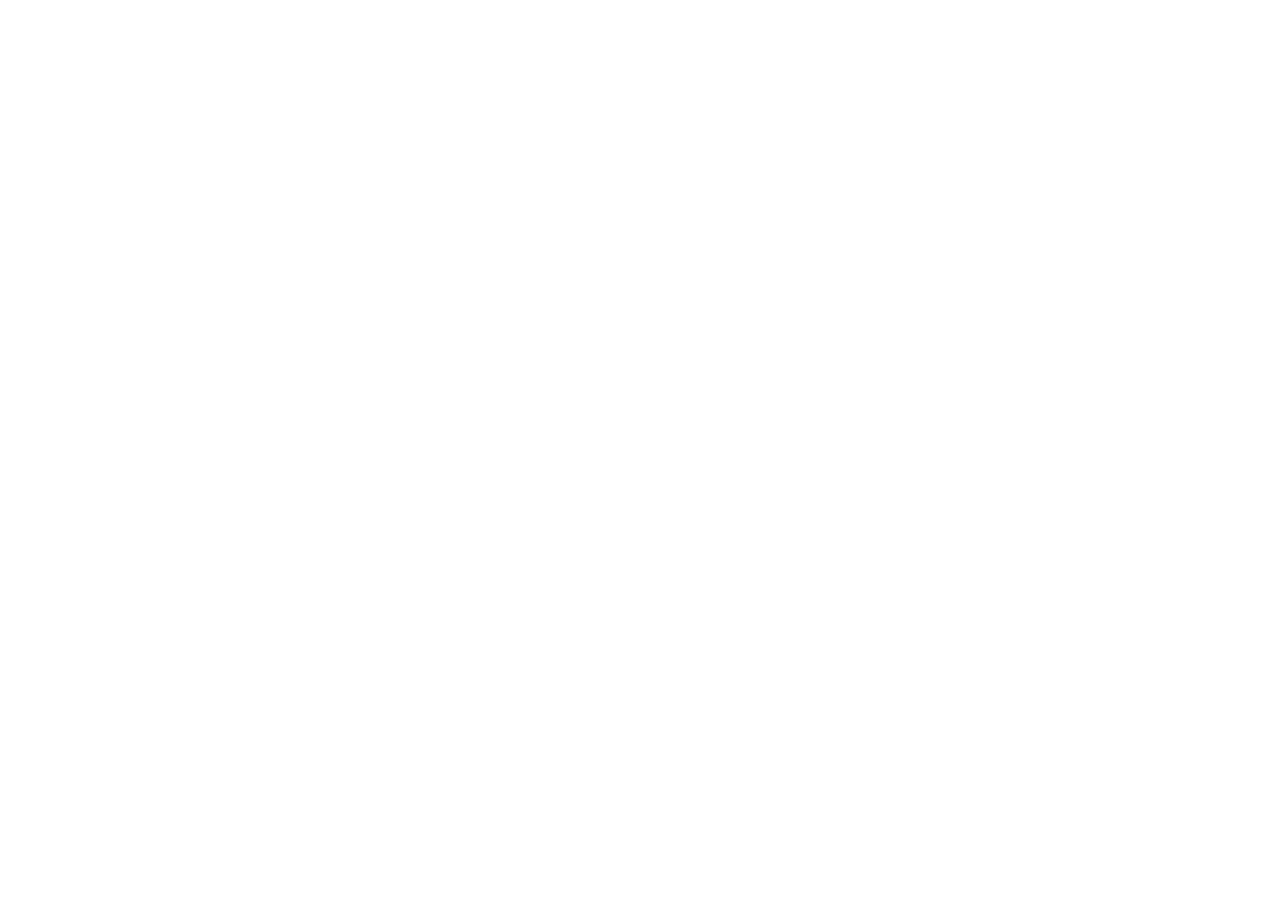
==== index.html @ ef70628d "commit inicial" ====
<!DOCTYPE html>
<html lang="pt-br">

<head>
  <meta charset="UTF-8">
  <meta http-equiv="X-UA-Compatible" content="IE=edge">
  <meta name="description" content="Bicicletas elétricas de alta precisão e qualidade, feitas sob medida para o cliente. Explore o mundo na sua velocidade com a Bikcraft.">
  <meta name="viewport" content="width=device-width, initial-scale=1.0">
  <link rel="stylesheet" href="./css/style.css">
  <title>Bikcraft - Bicicletas Elétricas</title>
</head>

<body>

</body>

</html>
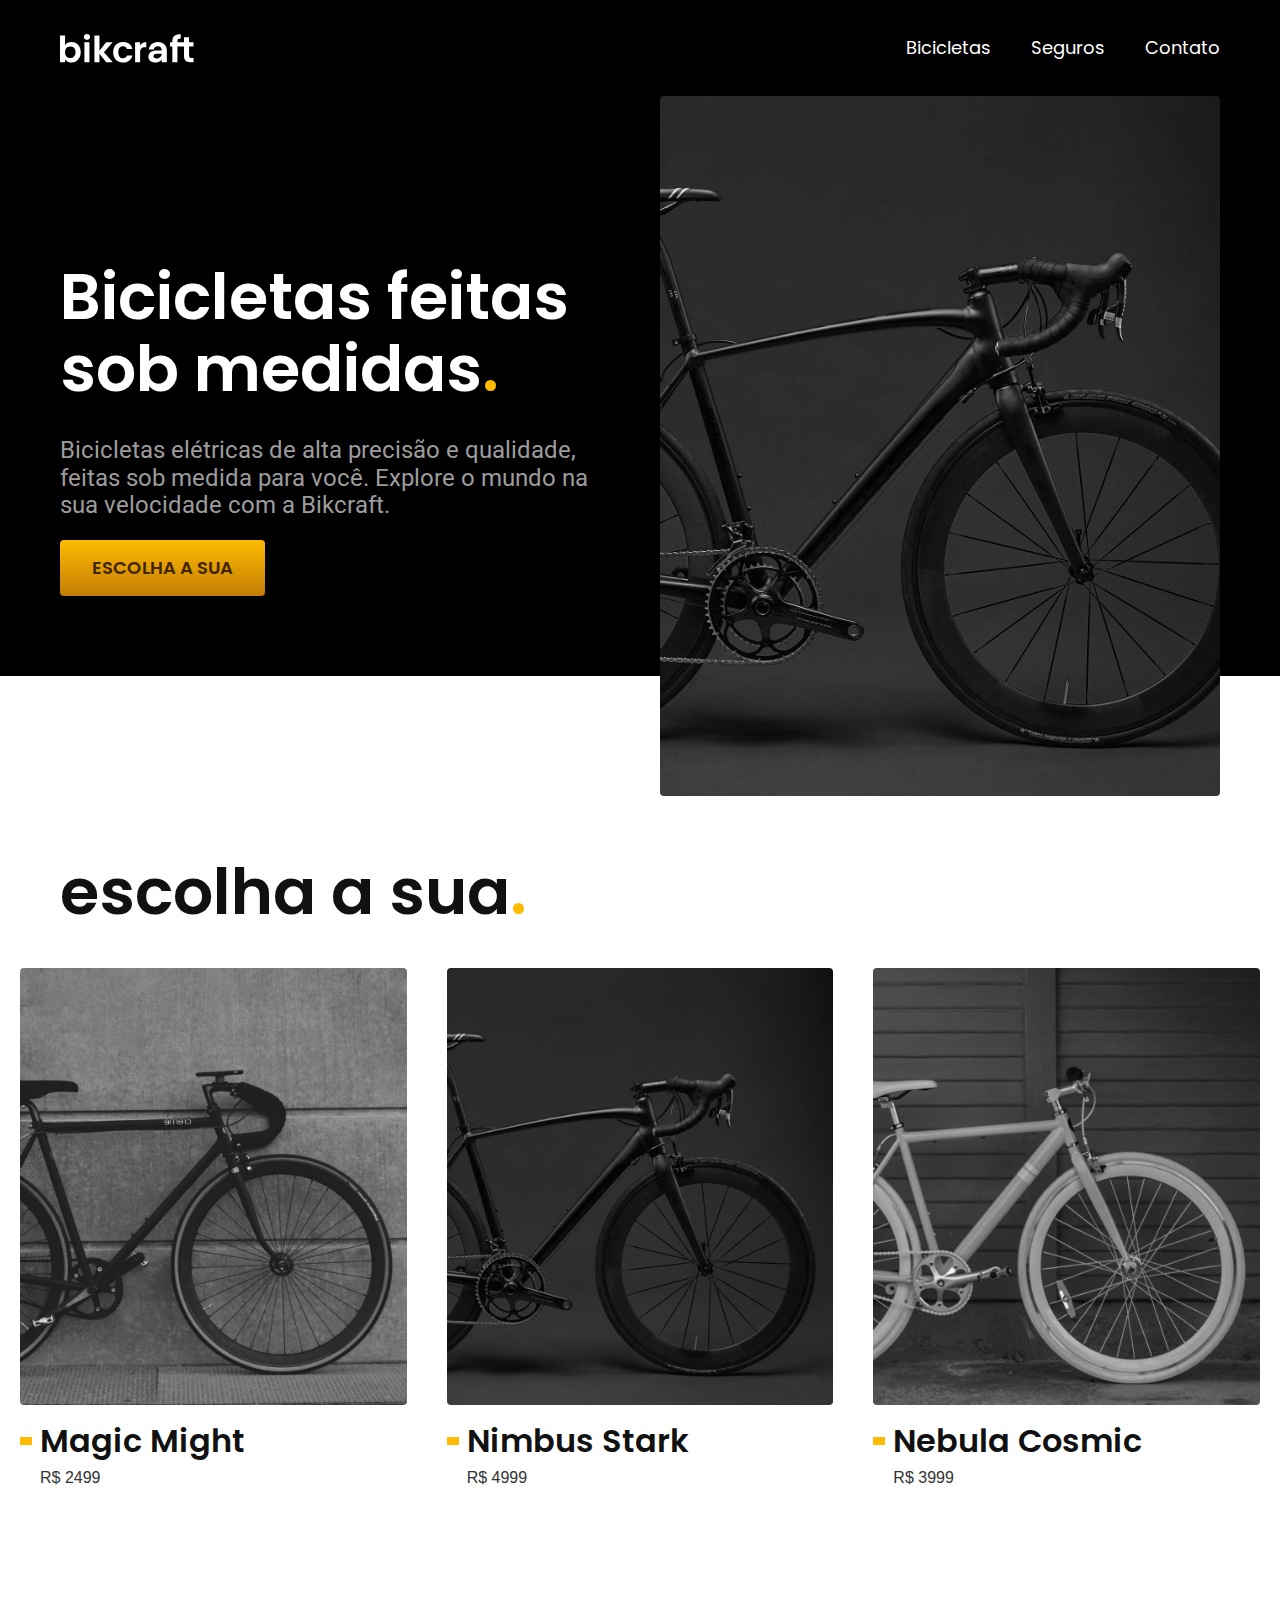
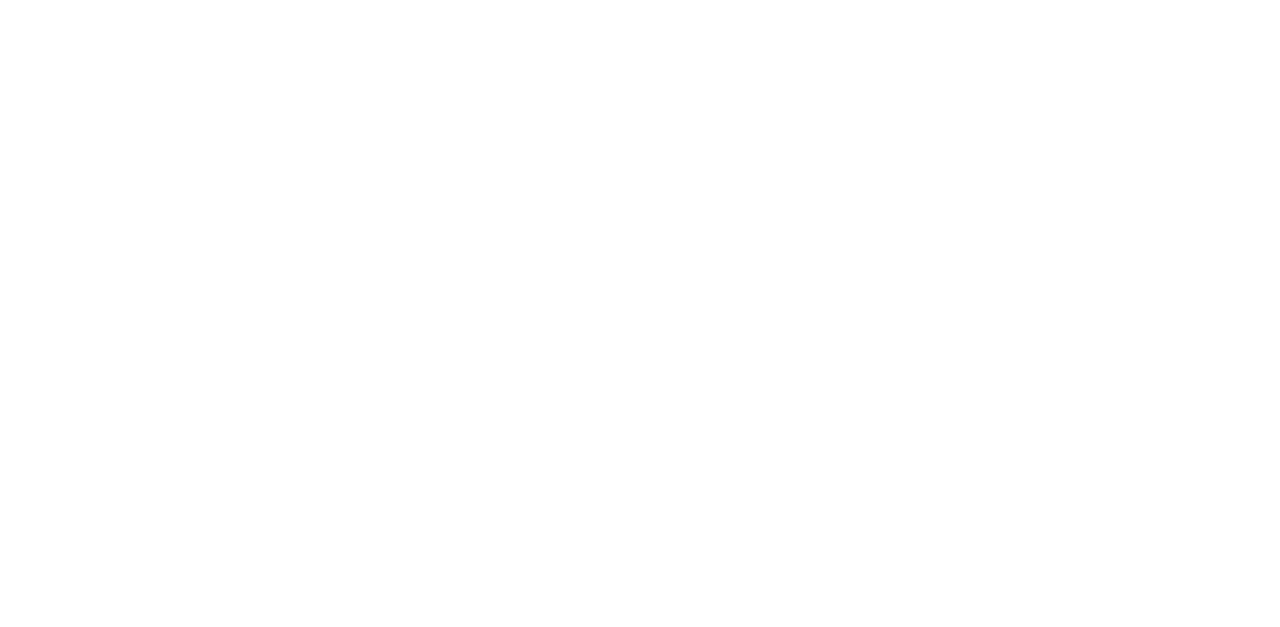
==== commit 369d0eaf: "lista de bicicletas" ====
--- a/index.html
+++ b/index.html
@@ -8,10 +8,66 @@
   <meta name="viewport" content="width=device-width, initial-scale=1.0">
   <link rel="stylesheet" href="./css/style.css">
   <title>Bikcraft - Bicicletas Elétricas</title>
+  <link rel="preconnect" href="https://fonts.googleapis.com">
+  <link rel="preconnect" href="https://fonts.gstatic.com" crossorigin>
+  <link href="https://fonts.googleapis.com/css2?family=Fira+Sans:wght@700&family=Poppins:wght@400;600&family=Roboto:wght@400;500&display=swap" rel="stylesheet">
 </head>
 
 <body>
 
+  <header class="header-bg">
+    <div class="header">
+      <a href="./"><img src="./img/bikcraft.svg" alt="Bikcraft"></a>
+      <nav aria-label="primaria">
+        <ul class="header-menu font-1-m cor-0">
+          <li><a href="./bicicletas.html">Bicicletas</a></li>
+          <li><a href="./seguros.html">Seguros</a></li>
+          <li><a href="./contato">Contato</a></li>
+        </ul>
+      </nav>
+    </div>
+  </header>
+
+  <main class="introducao-bg cor-0">
+    <div class="introducao">
+      <div class="introducao-conteudo">
+        <h1 class="font-1-xxl">Bicicletas feitas sob medidas<span class="cor-p1">.</span></h1>
+        <p class="font-2-l cor-4">Bicicletas elétricas de alta precisão e qualidade, feitas sob medida para você. Explore o mundo na sua velocidade com a Bikcraft.</p>
+        <a class="botao" href="./bicicletas">Escolha a sua</a>
+      </div>
+      <div>
+        <img src="./img/fotos/introducao.jpg" alt="Bicicleta elétrica preta">
+      </div>
+    </div>
+  </main>
+
+  <article class="bicicletas-lista">
+    <h2 class="font-1-xxl">escolha a sua<span class="cor-p1">.</span></h2>
+    <ul>
+      <li>
+        <a href="./bicicletas/magic.html">
+          <img src="./img/bicicletas/magic-home.jpg" alt="Bicicleta preta">
+          <h3 class="font-1-xl">Magic Might</h3>
+          <span class="font-2-m cor-8">R$ 2499</span>
+        </a>
+      </li>
+      <li>
+        <a href="./bicicletas/nimbus.html">
+          <img src="./img/bicicletas/nimbus-home.jpg" alt="Bicicleta preta">
+          <h3 class="font-1-xl">Nimbus Stark</h3>
+          <span class="font-2-m cor-8">R$ 4999</span>
+        </a>
+      </li>
+      <li>
+        <a href="./bicicletas/nebula.html">
+          <img src="./img/bicicletas/nebula-home.jpg" alt="Bicicleta preta">
+          <h3 class="font-1-xl">Nebula Cosmic</h3>
+          <span class="font-2-m cor-8">R$ 3999</span>
+        </a>
+      </li>
+    </ul>
+  </article>
+
 </body>
 
 </html>--- a/css/style.css
+++ b/css/style.css
@@ -0,0 +1,7 @@
+@import "./global/globa.css";
+@import "./utilidades/tipografica.css";
+@import "./utilidades/cores.css";
+@import "./global/header.css";
+@import "./home/home.css";
+@import "./utilidades/componentes.css";
+@import "./bicicletas/bicicletas-lista.css";
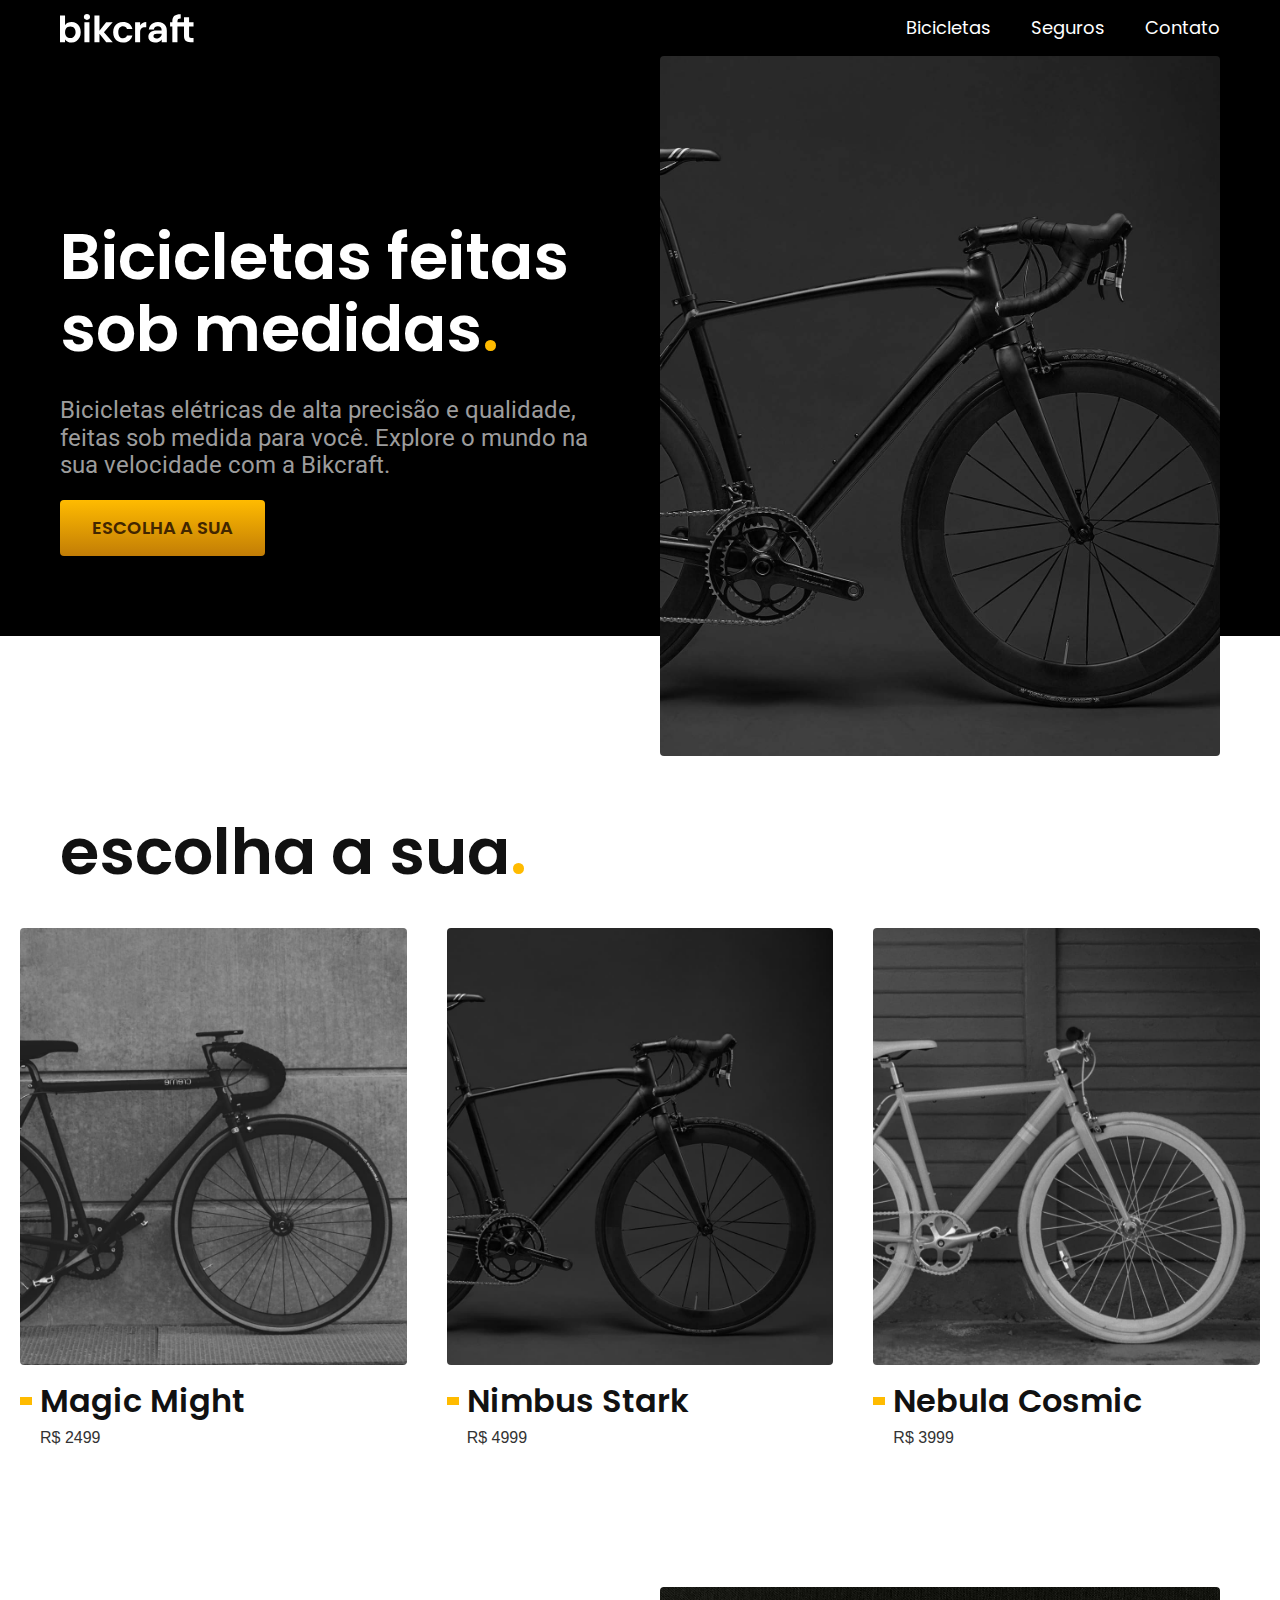
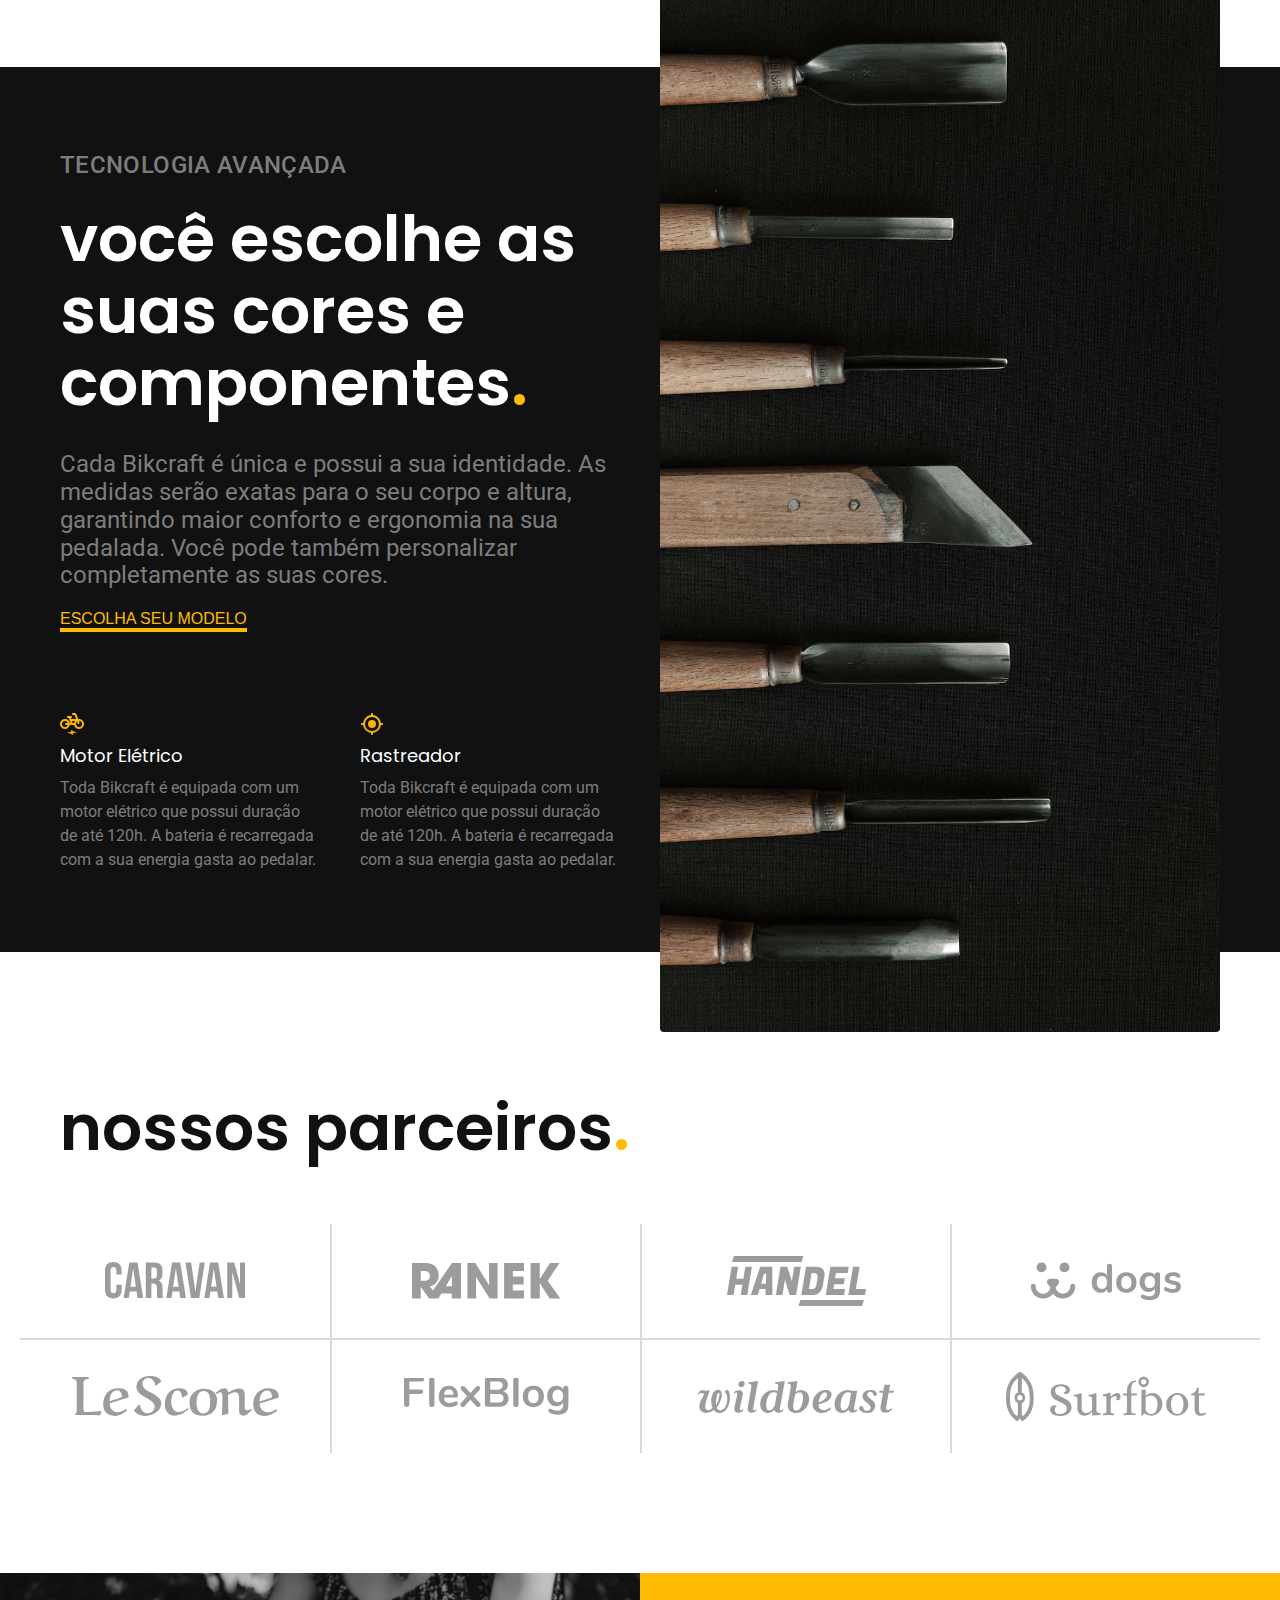
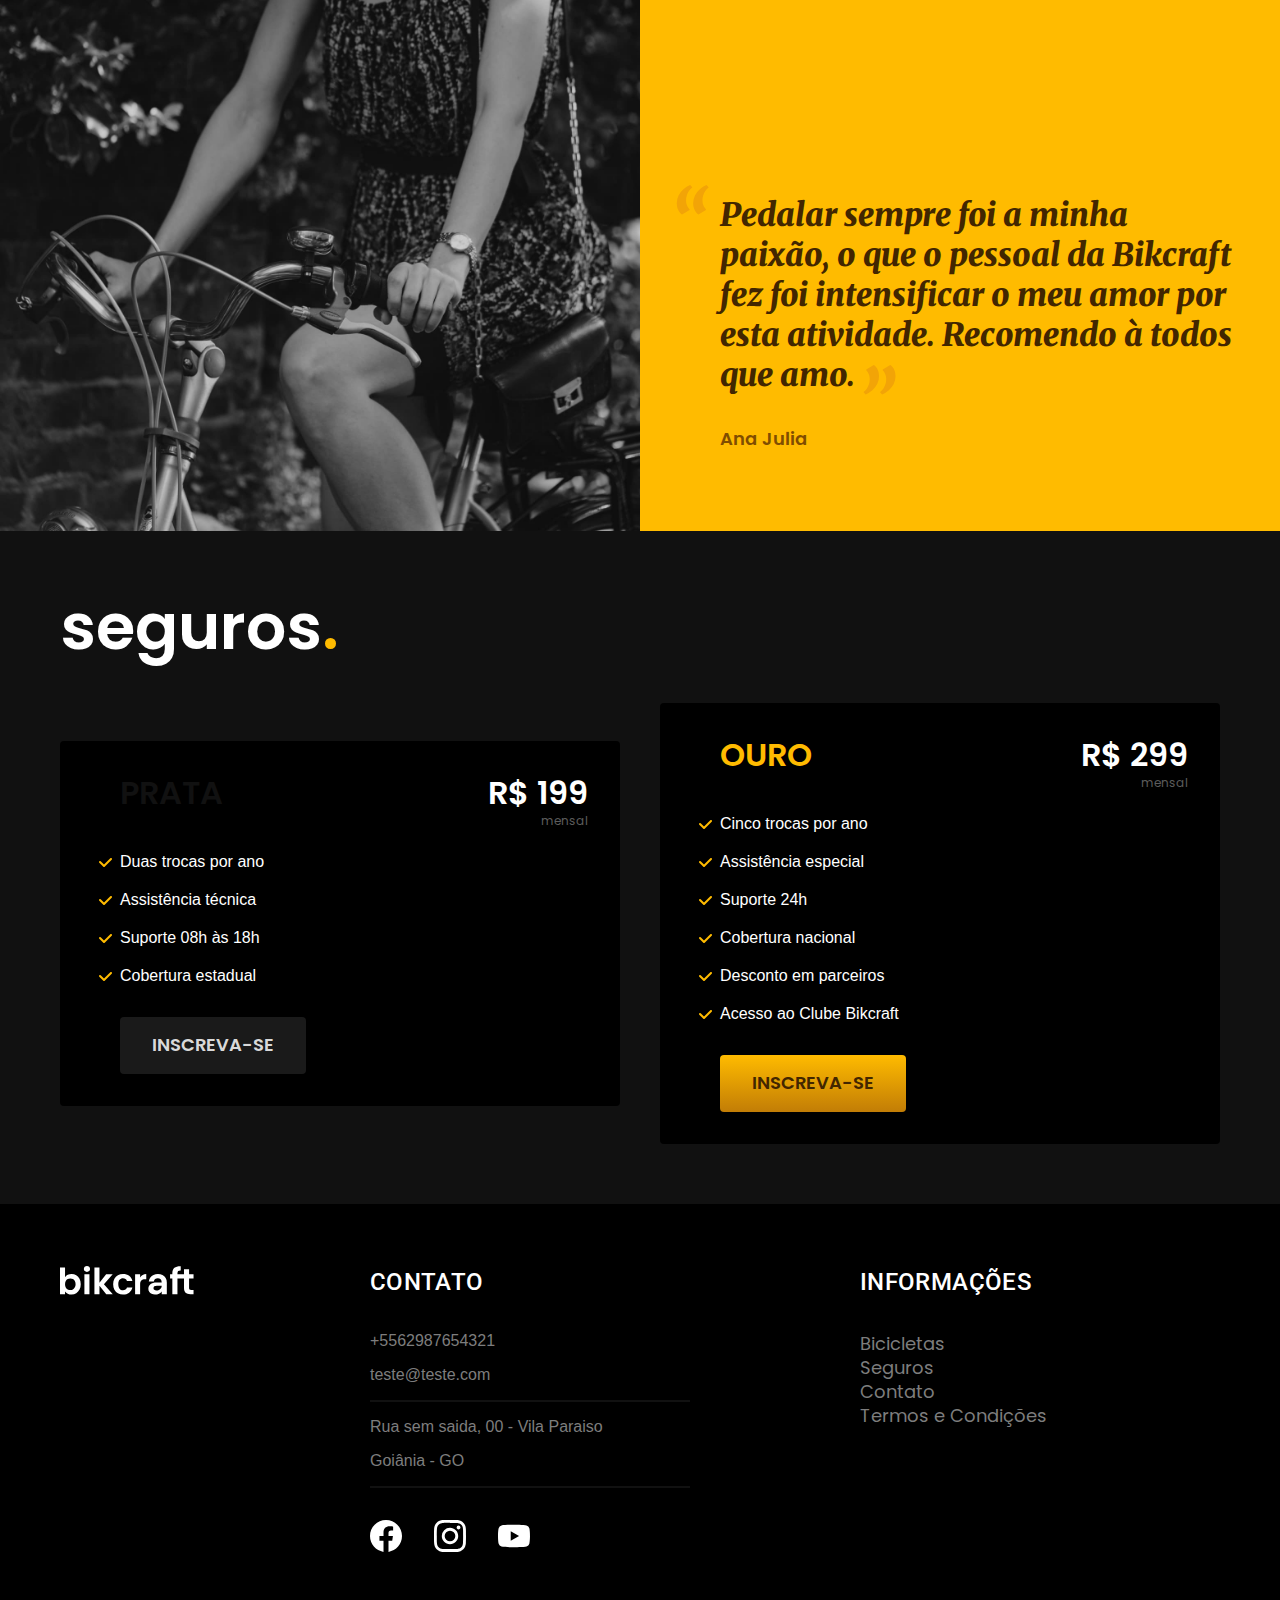
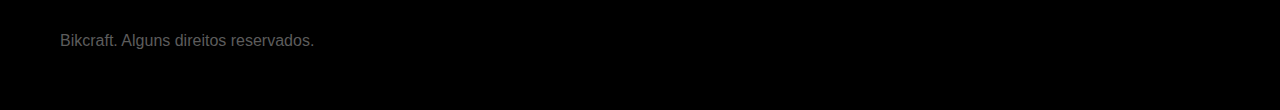
==== commit 590d6a4b: "css otimizado" ====
--- a/index.html
+++ b/index.html
@@ -6,43 +6,46 @@
   <meta http-equiv="X-UA-Compatible" content="IE=edge">
   <meta name="description" content="Bicicletas elétricas de alta precisão e qualidade, feitas sob medida para o cliente. Explore o mundo na sua velocidade com a Bikcraft.">
   <meta name="viewport" content="width=device-width, initial-scale=1.0">
-  <link rel="stylesheet" href="./css/style.css">
+  <link rel="stylesheet" href="./css/style.min.css">
+  <link rel="icon" href="./icon.svg" type="image/svg+xml">
   <title>Bikcraft - Bicicletas Elétricas</title>
   <link rel="preconnect" href="https://fonts.googleapis.com">
   <link rel="preconnect" href="https://fonts.gstatic.com" crossorigin>
-  <link href="https://fonts.googleapis.com/css2?family=Fira+Sans:wght@700&family=Poppins:wght@400;600&family=Roboto:wght@400;500&display=swap" rel="stylesheet">
+  <link href="https://fonts.googleapis.com/css2?family=Fira+Sans:wght@700&family=Merriweather:ital,wght@1,900&family=Poppins:wght@400;600&family=Roboto:wght@400;500&display=swap" rel="stylesheet">
+
+  <script>document.documentElement.classList.add("js")</script>
 </head>
 
 <body>
 
   <header class="header-bg">
-    <div class="header">
+    <div class="header container">
       <a href="./"><img src="./img/bikcraft.svg" alt="Bikcraft"></a>
       <nav aria-label="primaria">
         <ul class="header-menu font-1-m cor-0">
           <li><a href="./bicicletas.html">Bicicletas</a></li>
           <li><a href="./seguros.html">Seguros</a></li>
-          <li><a href="./contato">Contato</a></li>
+          <li><a href="./contato.html">Contato</a></li>
         </ul>
       </nav>
     </div>
   </header>
 
   <main class="introducao-bg cor-0">
-    <div class="introducao">
+    <div class="introducao container">
       <div class="introducao-conteudo">
-        <h1 class="font-1-xxl">Bicicletas feitas sob medidas<span class="cor-p1">.</span></h1>
-        <p class="font-2-l cor-4">Bicicletas elétricas de alta precisão e qualidade, feitas sob medida para você. Explore o mundo na sua velocidade com a Bikcraft.</p>
-        <a class="botao" href="./bicicletas">Escolha a sua</a>
+        <h1 class="font-1-xxl" data-anime="200">Bicicletas feitas sob medidas<span class="cor-p1">.</span></h1>
+        <p class="font-2-l cor-4" data-anime="400">Bicicletas elétricas de alta precisão e qualidade, feitas sob medida para você. Explore o mundo na sua velocidade com a Bikcraft.</p>
+        <a class="botao" data-anime="600" href="./bicicletas.html">Escolha a sua</a>
       </div>
       <div>
-        <img src="./img/fotos/introducao.jpg" alt="Bicicleta elétrica preta">
+        <img class="fadeInRight" data-anime="800" src="./img/fotos/introducao.jpg" alt="Bicicleta elétrica preta">
       </div>
     </div>
   </main>
 
   <article class="bicicletas-lista">
-    <h2 class="font-1-xxl">escolha a sua<span class="cor-p1">.</span></h2>
+    <h2 class="container font-1-xxl">escolha a sua<span class="cor-p1">.</span></h2>
     <ul>
       <li>
         <a href="./bicicletas/magic.html">
@@ -68,6 +71,130 @@
     </ul>
   </article>
 
+  <article class="tecnologia-bg">
+    <div class="container tecnologia">
+      <div class="tecnologia-conteudo">
+        <span class="font-2-l-b cor-5">Tecnologia Avançada</span>
+        <h2 class="font-1-xxl cor-0">você escolhe as suas cores e componentes<span class="cor-p1">.</span></h2>
+        <p class="font-2-l cor-5">Cada Bikcraft é única e possui a sua identidade. As medidas serão exatas para o seu corpo e altura, garantindo maior conforto e ergonomia na sua pedalada. Você pode também personalizar completamente as suas cores.</p>
+        <a class="link" href="./bicicletas.html">Escolha seu modelo</a>
+        <div class="tecnologia-vantagens">
+          <div>
+            <img src="./img/icones/eletrica.svg" alt="">
+            <h3 class="font-1-m cor-0">Motor Elétrico</h3>
+            <p class="font-2-s cor-5">Toda Bikcraft é equipada com um motor elétrico que possui duração de até 120h. A bateria é recarregada com a sua energia gasta ao pedalar.</p>
+          </div>
+          <div>
+            <img src="./img/icones/rastreador.svg" alt="">
+            <h3 class="font-1-m cor-0">Rastreador</h3>
+            <p class="font-2-s cor-5">Toda Bikcraft é equipada com um motor elétrico que possui duração de até 120h. A bateria é recarregada com a sua energia gasta ao pedalar.</p>
+          </div>
+        </div>
+      </div>
+
+      <div class="tecnologia-imagem">
+        <img src="./img/fotos/tecnologia.jpg" alt="">
+      </div>
+    </div>
+  </article>
+
+  <section class="parceiros" arial-label="Nossos parceiros">
+    <h2 class="container font-1-xxl">nossos parceiros<span class="cor-p1">.</span></h2>
+
+    <ul>
+      <li><img src="./img/parceiros/caravan.svg" alt=""></li>
+      <li><img src="./img/parceiros/ranek.svg" alt=""></li>
+      <li><img src="./img/parceiros/handel.svg" alt=""></li>
+      <li><img src="./img/parceiros/dogs.svg" alt=""></li>
+      <li><img src="./img/parceiros/lescone.svg" alt=""></li>
+      <li><img src="./img/parceiros/flexblog.svg" alt=""></li>
+      <li><img src="./img/parceiros/wildbeast.svg" alt=""></li>
+      <li><img src="./img/parceiros/surfbot.svg" alt=""></li>
+    </ul>
+  </section>
+
+  <section class="depoimento" aria-label="Depoimento">
+    <div>
+      <img src="./img/fotos/depoimento.jpg" alt="">
+    </div>
+    <div class="depoimento-conteudo">
+      <blockquote class="font-1-xl cor-p5">
+        <p>Pedalar sempre foi a minha paixão, o que o pessoal da Bikcraft fez foi intensificar o meu amor por esta atividade. Recomendo à todos que amo.</p>
+      </blockquote>
+      <span class="font-1-m-b cor-p4">Ana Julia</span>
+    </div>
+  </section>
+
+  <article class="seguros-bg">
+    <div class="seguros container">
+      <h2 class="font-1-xxl cor-0">seguros<span class="cor-p1">.</span></h2>
+      <div class="seguros-item">
+        <h3 class="font-1-xl">PRATA</h3>
+        <span class="font-1-xl cor-0">R$ 199<span class="font-1-xs cor-6">mensal</span></span>
+        <ul class="font-2-m cor-0">
+          <li>Duas trocas por ano</li>
+          <li>Assistência técnica</li>
+          <li>Suporte 08h às 18h</li>
+          <li>Cobertura estadual</li>
+        </ul>
+        <a class="botao secundario" href="./orcamento.html">Inscreva-se</a>
+      </div>
+      <div class="seguros-item">
+        <h3 class="font-1-xl cor-p1">OURO</h3>
+        <span class="font-1-xl cor-0">R$ 299<span class="font-1-xs cor-6">mensal</span></span>
+        <ul class="font-2-m cor-0">
+          <li>Cinco trocas por ano</li>
+          <li>Assistência especial</li>
+          <li>Suporte 24h</li>
+          <li>Cobertura nacional</li>
+          <li>Desconto em parceiros</li>
+          <li>Acesso ao Clube Bikcraft</li>
+        </ul>
+        <a class="botao" href="./orcamento.html">Inscreva-se</a>
+      </div>
+    </div>
+  </article>
+
+  <footer class="footer-bg">
+    <div class="footer container">
+      <img src="./img/bikcraft.svg" alt="Bikcraft">
+      <div class="footer-contato">
+        <h3 class="font-2-l-b cor-0">Contato</h3>
+        <ul class="font-2-m cor-5">
+          <li><a href="tel:+5562987654321">+5562987654321</a></li>
+          <li><a href="mailto:teste@teste.com">teste@teste.com</a></li>
+          <li>Rua sem saida, 00 - Vila Paraiso</li>
+          <li>Goiânia - GO</li>
+        </ul>
+        <div class="footer-redes">
+          <a href="">
+            <img src="./img/redes/facebook.svg" alt="Facebook">
+          </a>
+          <a href="">
+            <img src="./img/redes/instagram.svg" alt="Instagram">
+          </a>
+          <a href="">
+            <img src="./img/redes/youtube.svg" alt="Youtube">
+          </a>
+        </div>
+      </div>
+      <div class="footer-informacoes">
+        <h3 class="font-2-l-b cor-0">Informações</h3>
+        <nav>
+          <ul class="font-1-m cor-5">
+            <li><a href="./bicicletas.html">Bicicletas</a></li>
+            <li><a href="./seguros.html">Seguros</a></li>
+            <li><a href="./contato.html">Contato</a></li>
+            <li><a href="./termos.html">Termos e Condições</a></li>
+          </ul>
+        </nav>
+      </div>
+      <p class="footer-copy font-2-m cor-6">Bikcraft. Alguns direitos reservados.</p>
+    </div>
+  </footer>
+
+<script src="./js/plugins/simple-anime.js"></script>
+<script src="./js/script.js"></script>
 </body>
 
 </html>--- a/css/style.min.css
+++ b/css/style.min.css
@@ -0,0 +1 @@
+body{margin:0;font-family:Arial,Helvetica,sans-serif;color:#111}blockquote,dd,h1,h2,h3,h4,p,ul{margin:0}ul{padding:0;list-style:none}a{text-decoration:none;color:inherit}img{max-width:100%;display:block}img[src$=".jpg"]{border-radius:4px}.font-1-xs{font:400 0.75rem/1.35 Poppins}.font-2-xs{font:400 0.875rem/1.43 Roboto}.font-1-s{font:400 1rem/1.5 Poppins}.font-2-s{font:400 1rem/1.5 Roboto}.font-1-m,.font-1-m-b{font:400 1.125rem/1.35 Poppins}.font-1-m-b{font-weight:600}.font-2-m{font:500 1.125/1.35 Roboto}.font-1-l{font:400 1.5rem/1.5 Poppins}.font-2-l,.font-2-l-b{font:400 1.5rem/1.5 Roboto}.font-2-l-b{font-weight:500;letter-spacing:.015em;text-transform:uppercase}.font-1-xl{font:600 2rem/1.25 Poppins}.font-2-xl{font:500 2rem/1.25 Roboto}.font-2-l{font:400 1.5rem/1.155 Roboto}.font-1-xxl{font:600 4rem/1.125 Poppins}@media (max-width:1200px){.font-1-xxl{font-size:3rem}.font-2-l,.font-2-l-b{font-size:1.125rem}}@media (max-width:800px){.font-1-xxl{font-size:2rem}.font-1-xl,.font-2-xl{font-size:1.5rem}}:root{--cor-12:#000;--cor-11:#111;--cor-10:#1a1a1a;--cor-9:#262626;--cor-8:#333;--cor-7:#404040;--cor-6:#5c5c5c;--cor-5:#7d7d7d;--cor-4:#9c9c9c;--cor-3:#c2c2c2;--cor-2:#d9d9d9;--cor-1:#f7f7f7;--cor-0:#fff;--cor-p6:#1a0e00;--cor-p5:#422600;--cor-p4:#804d00;--cor-p3:#c27d06;--cor-p2:#f2a407;--cor-p1:#fb0}.cor-0{color:var(--cor-0)}.cor-1{color:var(--cor-1)}.cor-2{color:var(--cor-2)}.cor-3{color:var(--cor-3)}.cor-4{color:var(--cor-4)}.cor-5{color:var(--cor-5)}.cor-6{color:var(--cor-6)}.cor-7{color:var(--cor-7)}.cor-8{color:var(--cor-8)}.cor-9{color:var(--cor-9)}.cor-10{color:var(--cor-10)}.cor-11{color:var(--cor-11)}.cor-12{color:var(--cor-12)}.cor-p1{color:var(--cor-p1)}.cor-p2{color:var(--cor-p2)}.cor-p3{color:var(--cor-p3)}.cor-p4{color:var(--cor-p4)}.cor-p5{color:var(--cor-p5)}.cor-p6{color:var(--cor-p6)}.header-bg{background-color:var(--cor-12)}.header{display:flex;flex-wrap:wrap;gap:20px;justify-content:space-between;align-items:center;padding:20px 0}.header-menu{display:flex;gap:40px;flex-wrap:wrap}.header-menu a{padding:16px 0;display:inline-block;position:relative}.header-menu a::after{content:"";height:2px;width:0;display:block;margin-top:4px;background-color:var(--cor-0);transition:width .3s;position:absolute}.header-menu a.ativo::after,.header-menu a:hover::after{width:100%}@media (max-width:800px){.header-menu{gap:20px}.header-menu a{background-color:var(--cor-11);padding:8px 16px}.header-menu a:hover{background-color:var(--cor-10)}.header-menu a::after{display:none}}@media (max-width:600px){.header-menu{gap:12px}.header-menu a{padding:8px 12px;font-size:14px}}.introducao-bg{background-color:var(--cor-12);box-shadow:inset 0 -120px var(--cor-0)}.introducao{display:grid;grid-template-columns:1fr 1fr;gap:0 40px}.introducao img{height:100%;width:100%;object-fit:cover;border-radius:4px}.introducao-conteudo{align-self:flex-end;padding-bottom:200px}.introducao-conteudo h1{margin-bottom:32px}.introducao-conteudo p{margin-bottom:20px}@media (max-width:800px){.introducao-bg{background-color:#0d0d0d;padding-top:40px;box-shadow:inset 0 -60px var(--cor-0)}.introducao{grid-template-columns:1fr;gap:32px}.introducao img{height:300px;width:100%}.introducao-conteudo{padding-bottom:0}.introducao-conteudo h1{margin-bottom:16px}}.tecnologia-bg{background-color:var(--cor-11);box-shadow:inset 0 80px var(--cor-0),inset 0 -80px var(--cor-0)}.tecnologia{display:grid;grid-template-columns:1fr 1fr;gap:40px}.tecnologia-imagem img{height:100%;width:100%;object-fit:cover;object-position:left}.tecnologia-conteudo{padding:160px 0}.tecnologia-conteudo>span{display:block;margin-bottom:20px}.tecnologia-conteudo h2{margin-bottom:32px}.tecnologia-conteudo>p{margin-bottom:20px}.tecnologia a{margin-bottom:80px}.tecnologia-vantagens{display:flex;gap:40px}.tecnologia-vantagens h3{margin-bottom:8px;width:max-content}.tecnologia-vantagens img{width:24px;margin-bottom:8px}@media (max-width:800px){.tecnologia-bg{box-shadow:initial}.tecnologia{grid-template-columns:1fr}.tecnologia-conteudo{padding:60px 0}.tecnologia-imagem{display:none}.tecnologia a{margin-bottom:60px}}@media (max-width:600px){.tecnologia-vantagens{flex-direction:column}}.parceiros{padding:60px 0 120px 0}.parceiros h2{margin-bottom:60px}.parceiros ul{display:grid;grid-template-columns:repeat(4,1fr);padding:0 20px;max-width:1400px;margin:0 auto}.parceiros li{display:flex;padding:32px;border-left:2px solid var(--cor-2)}.parceiros li:first-child,.parceiros li:nth-child(5){border-left:none}.parceiros li:nth-child(n+5){border-top:2px solid var(--cor-2)}.parceiros img{margin:auto}@media (max-width:800px){.parceiros{padding-bottom:60px}.parceiros h2{margin-bottom:20px}.parceiros ul{grid-template-columns:repeat(2,1fr)}.parceiros li{padding:20px}.parceiros li:nth-child(n+3){border-top:2px solid var(--cor-2)}.parceiros li:nth-child(odd){border-left:none}}.depoimento{display:grid;grid-template-columns:1fr 1fr;background-color:var(--cor-p1);overflow:hidden}.depoimento img{border-radius:0;width:100%;height:100%;object-fit:cover}.depoimento-conteudo{padding:40px 40px 80px 80px;align-self:flex-end}.depoimento-conteudo p{font-family:Merriweather,serif;font-style:italic;font-weight:900;margin-bottom:32px;max-width:32ch;position:relative}.depoimento p::before{content:"“";font-size:5rem;color:var(--cor-p2);position:absolute;left:-50px;top:-20px}.depoimento p::after{content:"”";font-size:5rem;color:var(--cor-p2);position:absolute}@media (max-width:800px){.depoimento{grid-template-columns:1fr;text-align:center}.depoimento img{max-height:260px}.depoimento-conteudo{padding:40px 20px;justify-self:center}}.seguros-bg{background-color:var(--cor-11);padding:60px 0}.seguros{display:grid;grid-template-columns:1fr 1fr;gap:40px;align-items:center}#seguros .seguros-bg{padding:0;padding-bottom:60px}.seguros h2{grid-column:1/-1}.seguros-item{background-color:var(--cor-12);padding:32px 32px 32px 60px;display:grid;grid-template-columns:1fr auto;border-radius:4px}.seguros-item h3{margin-bottom:40px}.seguros-item span{grid-column:2;display:block;text-align:right}.seguros-item ul{grid-column:1/-1;margin-bottom:32px}.seguros-item li{display:flex;align-items:center;position:relative}.seguros-item li+li{margin-top:20px}.seguros-item li::before{content:"";display:inline-block;width:13px;height:9px;background-image:url("../img/icones/lista.svg");position:absolute;left:-21px}.seguros-item a{grid-column:1/-1}@media (max-width:800px){.seguros{grid-template-columns:1fr}}.vantagens-bg{background-color:var(--cor-12)}.vantagens.container{padding-top:120px;padding-bottom:120px}.vantagens h2{margin-bottom:60px}.vantagens ul{display:grid;grid-template-columns:repeat(auto-fit,minmax(280px,max-content));gap:40px 80px}.vantagens h3,.vantagens img{margin-bottom:8px}@media (max-width:800px){.vantagens.container{padding-top:60px;padding-bottom:60px}.vantagens h2{margin-bottom:40px}}.container.perguntas{padding-top:60px;padding-bottom:60px}.perguntas h2{margin-bottom:60px}.perguntas button{display:grid;grid-template-columns:auto 1fr auto;align-items:center;gap:8px;cursor:pointer;border:none;background:0 0;width:100%;text-align:left}.perguntas dl>div{padding:20px;border-radius:4px}.perguntas dl>div:nth-child(odd){background-color:var(--cor-1)}.perguntas button::before{content:"";display:inline-block;width:12px;height:8px;background-color:var(--cor-p1)}.perguntas button::after{content:"";display:inline-block;width:14px;height:6px;background-image:url("../img/icones/seta-abrir.svg");transition:.3s}.perguntas button:hover::after,.perguntas button[aria-expanded=true]::after{transform:rotate(180deg)}.js .perguntas dd{display:none}.js .perguntas dd.ativa{display:block}.perguntas dd{padding-left:20px;padding-top:16px;max-width:80ch}@media (max-width:800px){.container.perguntas{padding-top:60px;padding-bottom:60px}.perguntas h3{margin-bottom:40px}}.footer-bg{background-color:var(--cor-12);padding:60px 0}.footer{display:grid;grid-template-columns:3fr 5fr 4fr;gap:40px}.footer h3{margin-bottom:32px}.footer-contato ul{margin-bottom:32px}.footer-contato li:nth-child(2n)::after{content:"";display:block;max-width:320px;height:2px;background-color:var(--cor-11);margin-top:16px}.footer-contato li{margin-bottom:16px}.footer-redes{display:flex;gap:32px}.footer a:hover{color:var(--cor-0)}.footer-copy{grid-column:1/-1;margin-top:40px}@media (max-width:800px){.footer>img{display:none}.footer{grid-template-columns:1fr 1fr}}@media (max-width:600px){.footer{grid-template-columns:1fr;gap:60px}.footer-copy{margin-top:0}}.container{box-sizing:border-box;max-width:1200px;padding:0 20px;margin:0 auto}.botao{padding:16px 32px;display:inline-block;background:linear-gradient(180deg,#fb0 0,#c27d06 100%);border-radius:4px;box-shadow:0 1px 2px rgba(0,0,0,.1);text-transform:uppercase;color:#422600;font:600 1.125rem/1.35 Poppins;transition:.3s;max-width:max-content;border:none;cursor:pointer}.botao:hover{background:linear-gradient(190deg,#fb0 0,#c27d06 100%)}.botao.secundario{background:var(--cor-10);color:var(--cor-2)}.botao.secundario:hover{background:var(--cor-9)}.botao.seta{display:flex;align-items:center}.botao.seta::after{content:"";display:inline-block;width:18px;height:10px;margin-left:12px;background-image:url("../img/icones/seta.svg");transition:transform .3s}.botao.seta:hover::after{transform:translateX(4px)}@media (max-width:600px){.botao{padding:12px 16px;font-size:1rem}}.link{display:inline-block;color:var(--cor-p1);font:500 1re0/1.5 Poppins;text-transform:uppercase}.link::after{content:"";display:block;width:100%;height:4px;background-color:currentColor}.link:hover{color:var(--cor-0)}.titulo-bg{background-color:var(--cor-11);padding:60px 0}.titulo p{margin-bottom:4px}@media (max-width:800px){.titulo-bg{padding:40px 0}.titulo p{font-size:1rem;text-transform:lowercase;font-weight:400}}.form{display:grid;gap:8px;grid-template-columns:1fr 1fr}.form label{display:block;font:600 1rem/1.5 Poppins;margin-bottom:4px}.form .col-2{grid-column:span 2}.form input[type=email],.form input[type=number],.form input[type=text],.form textarea{font:400 1rem/1.5 Roboto;background:var(--cor-1);border:1px solid var(--cor-2);border-radius:4px;padding:12px;width:100%;box-sizing:border-box}.form input[type=email]:focus,.form input[type=number]:focus,.form input[type=text]:focus,.form textarea:focus{outline:0;border-color:var(--cor-p1);background:var(--cor-0);box-shadow:0 0 0 2px #fea}@media (max-width:600px){.form{grid-template-columns:1fr}.form .col-2{grid-column:1}}.bicicleta{display:grid;grid-template-columns:1fr 1fr;align-items:start;gap:40px;padding-top:60px;padding-bottom:60px}#bicicleta .titulo p{text-transform:uppercase}.bicicleta-imagens{display:flex;flex-wrap:wrap;gap:20px}.bicicleta-imagens img{flex:1;min-width:200px}.bicicleta-imagens img:first-child{min-width:100%}.bicicleta-conteudo>p{margin-bottom:32px}.bicicleta-comprar{display:grid;grid-template-columns:max-content auto;align-items:center;justify-items:start;gap:8px 12px;margin-bottom:40px}.bicicleta-comprar a{grid-row:1/3}.bicicleta-comprar span{display:flex;align-items:center;background-color:var(--cor-12);padding:4px 8px;gap:8px;border-radius:4px}.bicicleta-conteudo h2{text-transform:uppercase;letter-spacing:.015em;margin-bottom:12px}.bicicleta-ficha,.bicicleta-informacoes{padding:32px;background-color:var(--cor-12);border-radius:4px}.bicicleta-informacoes{margin-bottom:40px;display:grid;grid-template-columns:1fr 1fr;gap:32px}.bicicleta-informacoes img{width:24px;margin-bottom:8px}.bicicleta-informacoes h3{margin-bottom:8px}.bicicleta-ficha li{padding:4px 0;display:flex;justify-content:space-between;border-bottom:1px solid var(--cor-11)}.bicicleta-ficha li:last-child{border-bottom:none}.bicicleta-ficha span{color:var(--cor-6)}@media (max-width:800px){#bicicleta .header{padding:20px}.bicicleta{grid-template-columns:1fr;padding-top:40px;padding-bottom:40px}.bicicleta-imagens{grid-row:2}}@media (max-width:400px){.bicicleta-informacoes{grid-template-columns:1fr}.bicicleta-comprar{grid-template-columns:1fr}}.seguro-bg{background-color:var(--cor-11);box-shadow:inset 0 120px var(--cor-0),inset 0 -120px var(--cor-12)}.seguro{display:grid;grid-template-columns:1fr 1fr;gap:40px}.seguro-imagem img{width:100%;height:100%;object-fit:cover}.seguro-conteudo{padding-top:180px;padding-bottom:180px}.seguro h2{margin-bottom:32px}.seguro p{margin-bottom:20px}@media (max-width:800px){.seguro-bg{box-shadow:inset 0 -60px var(--cor-12)}.seguro{grid-template-columns:1fr}.seguro-conteudo{grid-row:1;padding-top:40px;padding-bottom:0}}.bicicletas-bg{background-image:linear-gradient(to right,var(--cor-0) 30%,var(--cor-11) 30%)}.bicicletas{display:grid;grid-template-columns:1fr 1fr;gap:40px;padding:60px 8px}.bicicletas-imagem{display:grid}.bicicletas-imagem img{grid-area:1/1}.bicicletas-imagem span{grid-area:1/1;place-self:start end;margin-top:20px;border-radius:4px 0 0 4px;background-color:var(--cor-12);display:inline-block;padding:8px 16px 8px 8px}.bicicletas-conteudo{display:grid;grid-template-columns:1fr auto;align-content:flex-start}.bicicletas-conteudo h2,.bicicletas-conteudo p{grid-column:1/3}.bicicletas-conteudo h2{margin-bottom:20px}.bicicletas h2::before{content:"";display:block;width:12px;height:8px;background-color:var(--cor-p1);margin-bottom:8px}.bicicletas-conteudo p{margin-bottom:32px}.bicicletas a{place-self:end}.bicicletas-conteudo ul{display:grid;gap:16px}.bicicletas-conteudo li{display:flex;align-items:center}.bicicletas-conteudo img{width:24px;margin-right:8px}@media (max-width:800px){.bicicletas{grid-template-columns:1fr;gap:20px;padding:40px 8px}}@media (max-width:600px){.bicicletas-conteudo{grid-template-columns:1fr}.bicicletas-conteudo ul{font-size:1rem;grid-template-columns:1fr 1fr;margin-bottom:32px}.bicicletas-conteudo a{grid-column:1/-1;place-self:start}}.bicicletas-lista{padding:60px 0 120px 0}.bicicletas-lista h2{margin-bottom:40px}.bicicletas-lista ul{display:flex;gap:40px;padding:0 20px 20px 20px;max-width:1440px;margin:0 auto;overflow-x:scroll}#bicicleta .bicicletas-lista ul{padding:0 0 20px 0}.bicicletas-lista li{min-width:280px}.bicicletas-lista a{display:block}.bicicletas-lista img{margin-bottom:16px}.bicicletas-lista h3{margin-bottom:8px;display:flex;align-items:center}.bicicletas-lista h3::before{content:"";height:8px;width:12px;display:inline-block;background-color:var(--cor-p1);margin-right:8px;transition:width .3s}.bicicletas-lista a:hover h3::before{width:24px}.bicicletas-lista li span{padding-left:20px}@media (max-width:800px){.bicicletas-lista{padding-bottom:60px}.bicicletas-lista ul{gap:20px}}#contato{background:linear-gradient(var(--cor-11) 600px,var(--cor-1) 0)}.contato{display:grid;grid-template-columns:5fr 7fr}.contato-dados,.contato-formulario{padding:60px;box-shadow:0 1px 2px rgba(0,0,0,.1)}.contato-dados{background-color:var(--cor-12);border-radius:5px 0 0 5px}.contato-formulario{background-color:var(--cor-0);border-radius:0 5px 5px 0}.contato-dados h2{margin-bottom:60px}.contato-endereco{margin-bottom:32px;padding-left:28px;background:url("../img/icones/local.svg") no-repeat 0 2px}.contato-endereco p{margin-bottom:8px}.contato-meios a{display:block;max-width:max-content;margin-bottom:8px;padding-left:28px}.contato-meios a:hover{color:var(--cor-0)}.contato-meios a:first-child{background:url("../img/icones/telefone.svg") no-repeat 0 2px}.contato-meios a:nth-child(2){background:url("../img/icones/email.svg") no-repeat 0 2px;margin-bottom:60px}.contato-redes{display:flex;gap:32px;padding-left:28px}@media (max-width:800px){.contato{grid-template-columns:1fr}.contato-dados,.contato-formulario{padding:20px}.contato-dados{border-radius:5px 5px 0 0}.contato-formulario{border-radius:0 0 5px 5px}.contato-dados h2{margin-bottom:32px}.contato-meios a:nth-child(2){margin-bottom:32px}.contato-redes{margin-bottom:12px}}.lojas{display:grid;grid-template-columns:1fr 1fr;grid:0 40px;padding-top:120px;padding-bottom:120px}.lojas h2{grid-column:1/-1;margin-bottom:60px}.lojas img{border-radius:4px 4px 0 0}.lojas-item{border-radius:4px;background:var(--cor-0);box-shadow:0 1px 2px rgba(0,0,0,.1)}.lojas-conteudo{display:grid;grid-template-columns:1fr 1fr;gap:32px 16px;padding:32px}.lojas-conteudo h3,.lojas-tempo{grid-column:1/-1}.lojas-dados{display:grid;gap:8px;border-left:2px solid var(--cor-2);padding-left:12px}.lojas-tempo{display:flex;align-items:center;gap:8px}@media (max-width:800px){.lojas{gap:20px;padding-top:60px;padding-bottom:60px}.lojas h2{margin-bottom:32px}.lojas-conteudo{grid-template-columns:1fr}}@media (max-width:600px){.lojas{grid-template-columns:1fr}}.termos{padding:80px 0}.termos h2{font-weight:600}.termos p+h2{margin-top:40px}.termos p{max-width:75ch;margin-bottom:24px}#orcamento{background:linear-gradient(var(--cor-11) 600px,var(--cor-1) 0)}.orcamento{display:grid;grid-template-columns:5fr 7fr;padding-bottom:120px}.orcamento h2{text-transform:uppercase;position:relative;display:flex;align-items:center}.orcamento h2::before{content:"";display:inline-block;width:4px;height:8px;background-color:var(--cor-p1);position:absolute;left:-12px}.orcamento-dados,.orcamento-produto{padding:60px;box-shadow:0 1px 2px rgba(0,0,0,.1)}.orcamento-produto{border-radius:5px 0 0 5px;background-color:var(--cor-12);display:grid;grid-template-columns:1fr 1fr;align-content:start;gap:20px}.orcamento-produto>*{grid-column:1/-1}.orcamento-produto>label{grid-column:initial}.orcamento-dados input{background-color:var(--cor-1)!important}.orcamento-dados h2{color:var(--cor-10)}.orcamento-dados label{color:var(--cor-11)}.orcamento-produto label{font:400 1rem/1.5 Poppins,sans-serif;color:var(--cor-4);background-color:var(--cor-10);display:grid;padding:12px 16px;border-radius:4px;cursor:pointer;grid-template-columns:auto 1fr auto;align-items:center;border:1px solid var(--cor-10)}.orcamento-produto label::before{content:"";display:inline-block;width:12px;height:12px;box-sizing:border-box;border:1px solid var(--cor-6);border-radius:50%;margin-right:8px}.orcamento-produto input:checked+label::before{border-color:var(--cor-7);box-shadow:inset 0 0 0 3px var(--cor-0),inset 0 0 0 6px var(--cor-7)}.orcamento-produto label:hover{background-color:var(--cor-9)}.orcamento-produto input:focus+label{box-shadow:0 0 0 2px var(--cor-p1);border-color:var(--cor-12)}.orcamento-produto label span{display:none}.orcamento-produto input:checked+label span{display:block}.orcamento-produto input{opacity:0;position:absolute;pointer-events:none}.orcamento-produto input:checked+label{background:var(--cor-0);color:var(--cor-11)}.orcamento-dados{border-radius:0 5px 5px 0;background-color:var(--cor-0)}.orcamento-conteudo h2,.orcamento-dados h2:nth-of-type(n+2){margin-top:20px}#bikcraft:checked~#orcamento-bikcraft,#seguro:checked~#orcamento-seguro{display:grid;gap:20px}.orcamento-detalhes{background:var(--cor-0);padding:20px;display:none;grid-template-columns:1fr 1fr;border-radius:4px;align-items:center}.orcamento-detalhes li{display:flex;align-items:center;margin-bottom:8px}.orcamento-detalhes li img{width:16px;margin-right:8px}.orcamento-produto input:checked+label+.orcamento-detalhes{display:grid}@media(max-width:1200px){.orcamento-dados,.orcamento-produto{padding:32px}}@media(max-width:800px){.orcamento{grid-template-columns:1fr}.orcamento-dados{border-radius:0 0 5px 5px}.orcamento-produto{border-radius:5px 5px 0 0}}@media(max-width:400px){.orcamento-produto{grid-template-columns:1fr}}.js .fadeInDown{transform:translate3d(0,-20px,0)}.js .fadeInUp{transform:translate3d(0,20px,0)}.js .fadeInRight{transform:translate3d(20px,0,0)}.js .fadeInLeft{transform:translate3d(-20px,0,0)}.js [data-anime]{opacity:0}.js .anime{opacity:1;transform:none;transition:transform .8s,opacity .8s}